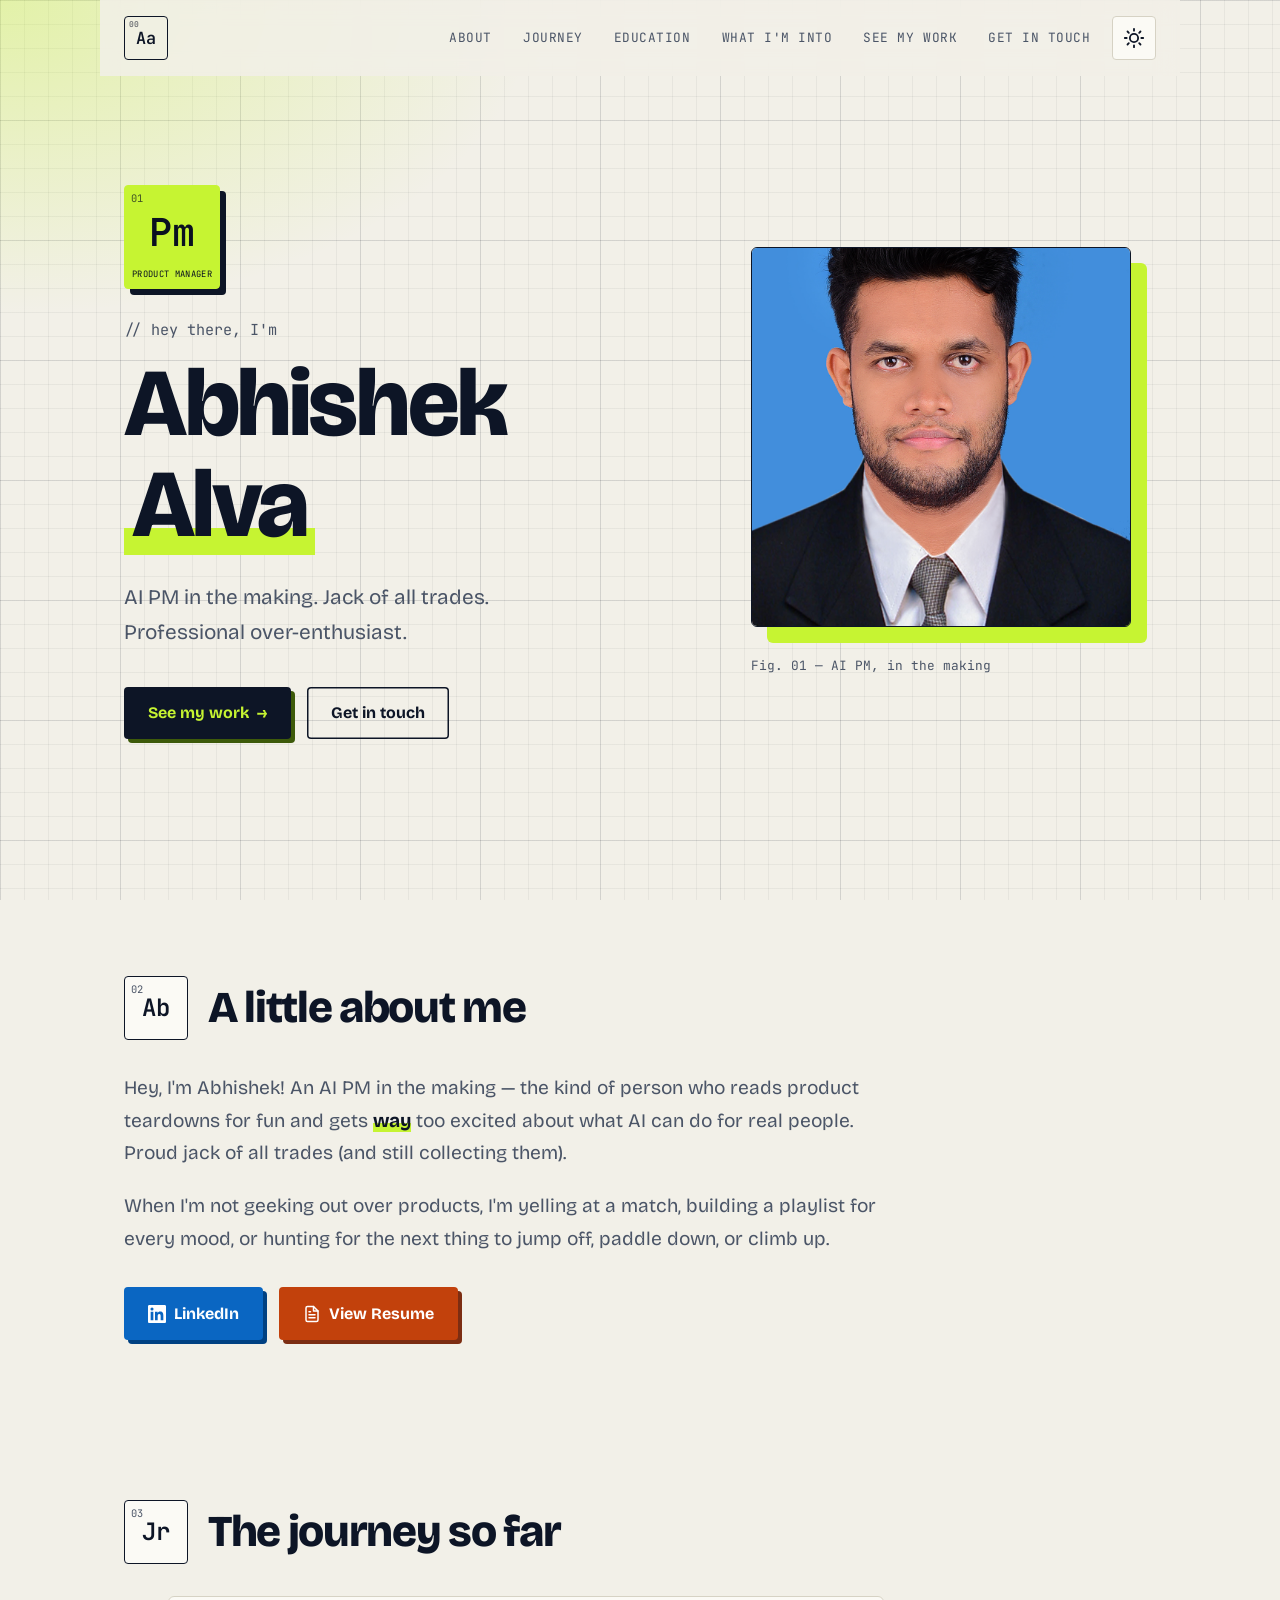
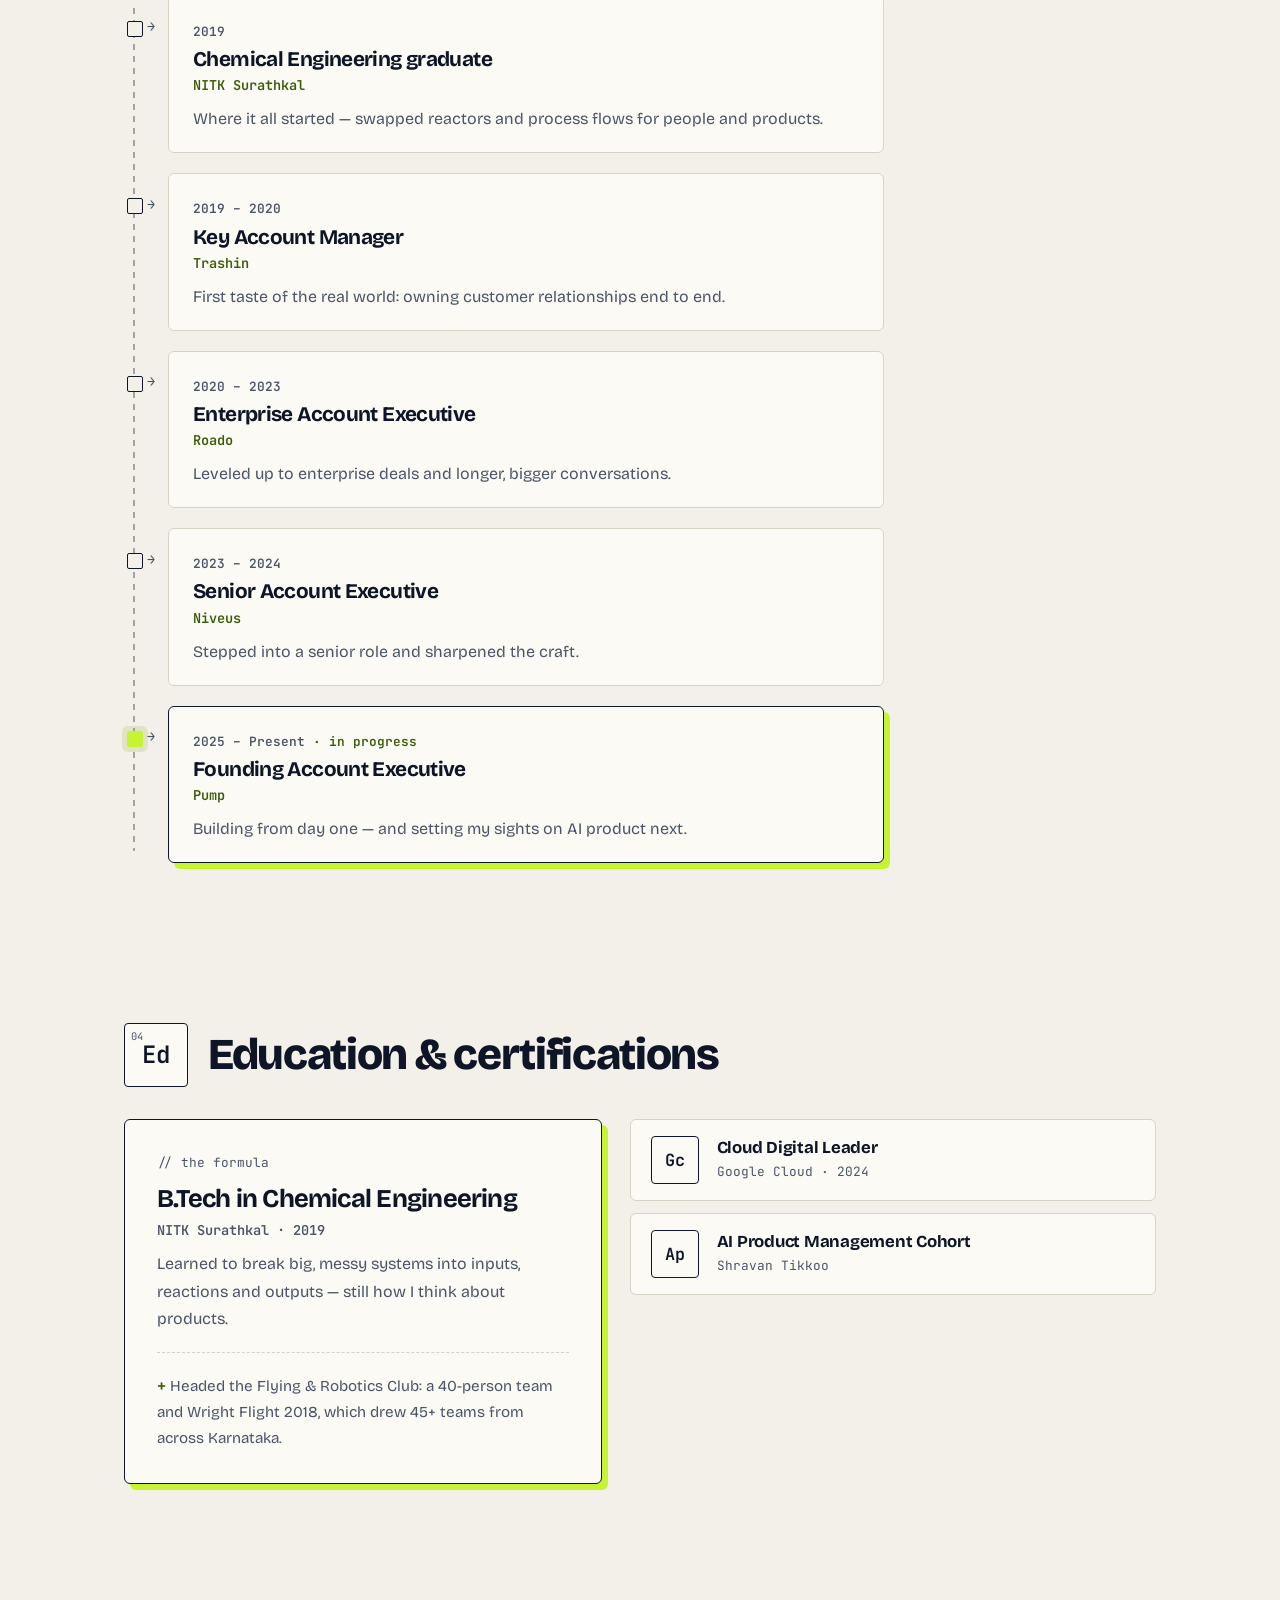
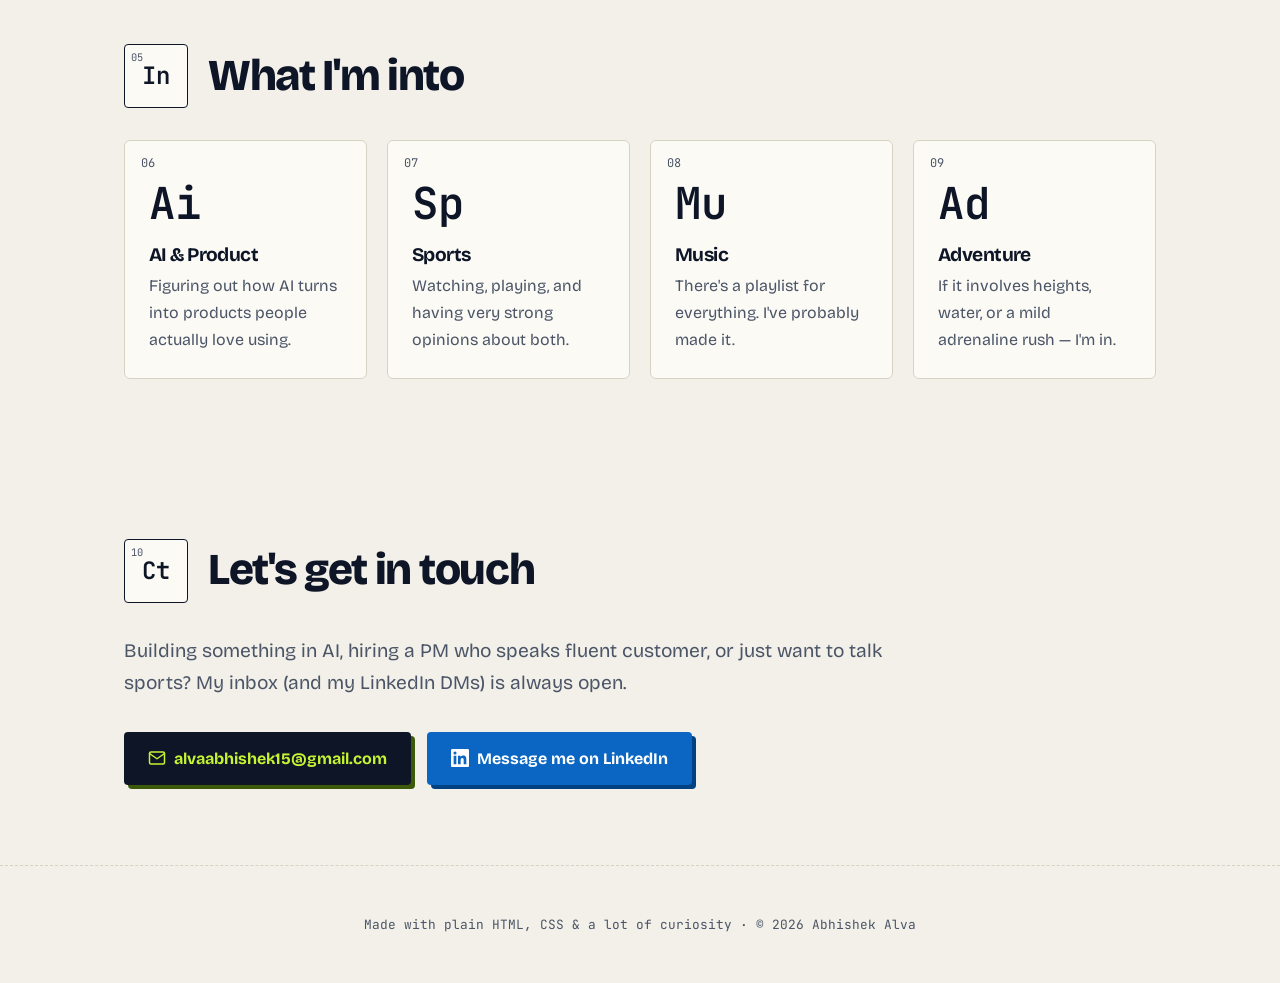
==== index.html @ 9eeebad3 "My portfolio website - ready to deploy" ====
<!DOCTYPE html>
<html lang="en">
<head>
  <meta charset="UTF-8">
  <meta name="viewport" content="width=device-width, initial-scale=1.0">
  <meta name="description" content="Abhishek Alva — AI PM in the making, jack of all trades.">
  <title>Abhishek Alva</title>
  <link rel="preconnect" href="https://fonts.googleapis.com">
  <link rel="preconnect" href="https://fonts.gstatic.com" crossorigin>
  <link href="https://fonts.googleapis.com/css2?family=Bricolage+Grotesque:opsz,wght@12..96,400..800&family=JetBrains+Mono:wght@400;600&display=swap" rel="stylesheet">
  <link rel="stylesheet" href="styles.css">
  <script>
    // Apply saved theme before paint to avoid a flash
    try {
      const saved = localStorage.getItem('theme');
      if (saved === 'light' || saved === 'dark') document.documentElement.dataset.theme = saved;
    } catch (e) {}
  </script>
</head>
<body>
  <header class="nav">
    <a href="#top" class="nav-logo" aria-label="Abhishek Alva, home"><span class="nav-logo-num" aria-hidden="true">00</span>Aa</a>
    <nav class="nav-links" id="nav-links" aria-label="Main">
      <a href="#about">About</a>
      <a href="#journey">Journey</a>
      <a href="#education">Education</a>
      <a href="#into">What I'm into</a>
      <a href="work.html">See my work</a>
      <a href="#contact">Get in touch</a>
    </nav>
    <div class="nav-actions">
      <button type="button" class="theme-toggle" id="theme-toggle" aria-label="Switch to dark mode">
        <svg aria-hidden="true" viewBox="0 0 24 24" width="22" height="22" fill="none" stroke="currentColor" stroke-width="2" stroke-linecap="round" stroke-linejoin="round"><circle cx="12" cy="12" r="4.5"/><path d="M12 2v2M12 20v2M4.93 4.93l1.41 1.41M17.66 17.66l1.41 1.41M2 12h2M20 12h2M4.93 19.07l1.41-1.41M17.66 6.34l1.41-1.41"/></svg>
      </button>
      <button type="button" class="menu-toggle" id="menu-toggle" aria-label="Open menu" aria-expanded="false" aria-controls="nav-links">
        <svg aria-hidden="true" viewBox="0 0 24 24" width="22" height="22" fill="none" stroke="currentColor" stroke-width="2" stroke-linecap="round"><path d="M4 7h16M4 12h16M4 17h16"/></svg>
      </button>
    </div>
  </header>

  <main id="top">
    <section class="hero">
      <div class="hero-text">
        <span class="tile tile-lg load" style="--d: 0" aria-hidden="true">
          <span class="tile-num">01</span>
          <span class="tile-sym">Pm</span>
          <span class="tile-name">Product Manager</span>
        </span>
        <p class="eyebrow load" style="--d: 1">// hey there, I'm</p>
        <h1 class="load" style="--d: 2">Abhishek <span class="accent">Alva</span></h1>
        <p class="tagline load" style="--d: 3">AI PM in the making. Jack of all trades. Professional over-enthusiast.</p>
        <div class="hero-actions load" style="--d: 4">
          <a href="work.html" class="btn">See my work <span aria-hidden="true">→</span></a>
          <a href="#contact" class="btn btn-outline">Get in touch</a>
        </div>
      </div>
      <figure class="hero-photo load" style="--d: 3">
        <img src="photo.jpg" alt="Portrait of Abhishek Alva">
        <figcaption>Fig. 01 — AI PM, in the making</figcaption>
      </figure>
    </section>

    <section id="about" class="about reveal">
      <div class="section-head">
        <span class="tile" aria-hidden="true"><span class="tile-num">02</span><span class="tile-sym">Ab</span></span>
        <h2>A little about me</h2>
      </div>
      <p>
        Hey, I'm Abhishek! An AI PM in the making — the kind of person who reads
        product teardowns for fun and gets <em>way</em> too excited about what AI can
        do for real people. Proud jack of all trades (and still collecting them).
      </p>
      <p>
        When I'm not geeking out over products, I'm yelling at a match, building a
        playlist for every mood, or hunting for the next thing to jump off, paddle
        down, or climb up.
      </p>
      <div class="about-actions">
        <a href="https://www.linkedin.com/in/abhishek-alva" class="btn btn-linkedin" target="_blank" rel="noopener noreferrer">
          <svg aria-hidden="true" viewBox="0 0 24 24" width="18" height="18" fill="currentColor"><path d="M20.45 20.45h-3.56v-5.57c0-1.33-.02-3.04-1.85-3.04-1.85 0-2.14 1.45-2.14 2.94v5.67H9.35V9h3.41v1.56h.05c.48-.9 1.64-1.85 3.37-1.85 3.6 0 4.27 2.37 4.27 5.46v6.28zM5.34 7.43a2.06 2.06 0 1 1 0-4.13 2.06 2.06 0 0 1 0 4.13zM7.12 20.45H3.56V9h3.56v11.45zM22.22 0H1.77C.79 0 0 .77 0 1.73v20.54C0 23.23.79 24 1.77 24h20.45c.98 0 1.78-.77 1.78-1.73V1.73C24 .77 23.2 0 22.22 0z"/></svg>
          LinkedIn
        </a>
        <a href="resume.pdf" class="btn btn-resume" target="_blank" rel="noopener">
          <svg aria-hidden="true" viewBox="0 0 24 24" width="18" height="18" fill="none" stroke="currentColor" stroke-width="2" stroke-linecap="round" stroke-linejoin="round"><path d="M14 2H6a2 2 0 0 0-2 2v16a2 2 0 0 0 2 2h12a2 2 0 0 0 2-2V8z"/><path d="M14 2v6h6M16 13H8M16 17H8M10 9H8"/></svg>
          View Resume
        </a>
      </div>
    </section>

    <section id="journey" class="journey">
      <div class="section-head reveal">
        <span class="tile" aria-hidden="true"><span class="tile-num">03</span><span class="tile-sym">Jr</span></span>
        <h2>The journey so far</h2>
      </div>
      <ol class="timeline">
        <li class="timeline-item reveal">
          <span class="timeline-date">2019</span>
          <h3>Chemical Engineering graduate</h3>
          <p class="timeline-org">NITK Surathkal</p>
          <p>Where it all started — swapped reactors and process flows for people and products.</p>
        </li>
        <li class="timeline-item reveal">
          <span class="timeline-date">2019 – 2020</span>
          <h3>Key Account Manager</h3>
          <p class="timeline-org">Trashin</p>
          <p>First taste of the real world: owning customer relationships end to end.</p>
        </li>
        <li class="timeline-item reveal">
          <span class="timeline-date">2020 – 2023</span>
          <h3>Enterprise Account Executive</h3>
          <p class="timeline-org">Roado</p>
          <p>Leveled up to enterprise deals and longer, bigger conversations.</p>
        </li>
        <li class="timeline-item reveal">
          <span class="timeline-date">2023 – 2024</span>
          <h3>Senior Account Executive</h3>
          <p class="timeline-org">Niveus</p>
          <p>Stepped into a senior role and sharpened the craft.</p>
        </li>
        <li class="timeline-item timeline-current reveal">
          <span class="timeline-date">2025 – Present</span>
          <h3>Founding Account Executive</h3>
          <p class="timeline-org">Pump</p>
          <p>Building from day one — and setting my sights on AI product next.</p>
        </li>
      </ol>
    </section>

    <section id="education" class="education">
      <div class="section-head reveal">
        <span class="tile" aria-hidden="true"><span class="tile-num">04</span><span class="tile-sym">Ed</span></span>
        <h2>Education &amp; certifications</h2>
      </div>
      <div class="edu-grid">
        <article class="degree reveal">
          <span class="degree-label">// the formula</span>
          <h3>B.Tech in Chemical Engineering</h3>
          <p class="timeline-org">NITK Surathkal · 2019</p>
          <p>Learned to break big, messy systems into inputs, reactions and outputs — still how I think about products.</p>
          <p class="degree-note"><span aria-hidden="true">+</span> Headed the Flying &amp; Robotics Club: a 40-person team and Wright Flight 2018, which drew 45+ teams from across Karnataka.</p>
        </article>
        <ul class="certs">
          <li class="cert reveal">
            <span class="cert-sym" aria-hidden="true">Gc</span>
            <div>
              <h3>Cloud Digital Leader</h3>
              <p class="cert-issuer">Google Cloud · 2024</p>
            </div>
          </li>
          <li class="cert reveal">
            <span class="cert-sym" aria-hidden="true">Ap</span>
            <div>
              <h3>AI Product Management Cohort</h3>
              <p class="cert-issuer">Shravan Tikkoo</p>
            </div>
          </li>
        </ul>
      </div>
    </section>

    <section id="into" class="into">
      <div class="section-head reveal">
        <span class="tile" aria-hidden="true"><span class="tile-num">05</span><span class="tile-sym">In</span></span>
        <h2>What I'm into</h2>
      </div>
      <div class="cards">
        <article class="card reveal">
          <span class="card-num" aria-hidden="true">06</span>
          <span class="card-sym" aria-hidden="true">Ai</span>
          <h3>AI &amp; Product</h3>
          <p>Figuring out how AI turns into products people actually love using.</p>
        </article>
        <article class="card reveal">
          <span class="card-num" aria-hidden="true">07</span>
          <span class="card-sym" aria-hidden="true">Sp</span>
          <h3>Sports</h3>
          <p>Watching, playing, and having very strong opinions about both.</p>
        </article>
        <article class="card reveal">
          <span class="card-num" aria-hidden="true">08</span>
          <span class="card-sym" aria-hidden="true">Mu</span>
          <h3>Music</h3>
          <p>There's a playlist for everything. I've probably made it.</p>
        </article>
        <article class="card reveal">
          <span class="card-num" aria-hidden="true">09</span>
          <span class="card-sym" aria-hidden="true">Ad</span>
          <h3>Adventure</h3>
          <p>If it involves heights, water, or a mild adrenaline rush — I'm in.</p>
        </article>
      </div>
    </section>

    <section id="contact" class="contact reveal">
      <div class="section-head">
        <span class="tile" aria-hidden="true"><span class="tile-num">10</span><span class="tile-sym">Ct</span></span>
        <h2>Let's get in touch</h2>
      </div>
      <p>
        Building something in AI, hiring a PM who speaks fluent customer, or just want
        to talk sports? My inbox (and my LinkedIn DMs) is always open.
      </p>
      <div class="hero-actions">
        <a href="mailto:alvaabhishek15@gmail.com" class="btn">
          <svg aria-hidden="true" viewBox="0 0 24 24" width="18" height="18" fill="none" stroke="currentColor" stroke-width="2" stroke-linecap="round" stroke-linejoin="round"><rect x="2" y="4" width="20" height="16" rx="2"/><path d="m22 6-10 7L2 6"/></svg>
          alvaabhishek15@gmail.com
        </a>
        <a href="https://www.linkedin.com/in/abhishek-alva" class="btn btn-linkedin" target="_blank" rel="noopener noreferrer">
          <svg aria-hidden="true" viewBox="0 0 24 24" width="18" height="18" fill="currentColor"><path d="M20.45 20.45h-3.56v-5.57c0-1.33-.02-3.04-1.85-3.04-1.85 0-2.14 1.45-2.14 2.94v5.67H9.35V9h3.41v1.56h.05c.48-.9 1.64-1.85 3.37-1.85 3.6 0 4.27 2.37 4.27 5.46v6.28zM5.34 7.43a2.06 2.06 0 1 1 0-4.13 2.06 2.06 0 0 1 0 4.13zM7.12 20.45H3.56V9h3.56v11.45zM22.22 0H1.77C.79 0 0 .77 0 1.73v20.54C0 23.23.79 24 1.77 24h20.45c.98 0 1.78-.77 1.78-1.73V1.73C24 .77 23.2 0 22.22 0z"/></svg>
          Message me on LinkedIn
        </a>
      </div>
    </section>
  </main>

  <footer class="footer">
    <p>Made with plain HTML, CSS &amp; a lot of curiosity · © <span id="year"></span> Abhishek Alva</p>
  </footer>

  <script src="script.js"></script>
</body>
</html>
---- styles.css ----
/* ==========================================================
   Lab → Product Lab
   Graph-paper lab notebook: ink navy + acid lime, periodic-table tiles
   ========================================================== */

/* ---------- Tokens ---------- */
/* Light theme: lab paper with lime used as a highlighter */
:root {
  --bg: #f2f0e8;
  --surface: #fbfaf5;
  --text: #0d1526;
  --muted: #4b5567;
  --accent: #c6f432;
  --accent-text: #3d5a0a;
  --accent-soft: rgba(132, 170, 20, 0.16);
  --border: #d6d2c4;
  --grid-minor: rgba(13, 21, 38, 0.05);
  --grid-major: rgba(13, 21, 38, 0.09);
  --glow: rgba(198, 244, 50, 0.35);
  --shadow: 0 1px 0 rgba(13, 21, 38, 0.04), 0 12px 32px rgba(13, 21, 38, 0.08);
  --btn-bg: #0d1526;
  --btn-text: #c6f432;
  --btn-outline-text: #0d1526;
  --btn-shadow: #3d5a0a;
  --hard-shadow: #0d1526;
  --radius: 6px;
  --max: 1080px;
  --font: 'Bricolage Grotesque', system-ui, -apple-system, 'Segoe UI', sans-serif;
  --font-mono: 'JetBrains Mono', ui-monospace, 'SF Mono', Menlo, monospace;
}

/* Dark theme: ink navy lab at night — follows the system unless the toggle picked light */
@media (prefers-color-scheme: dark) {
  :root:not([data-theme="light"]) {
    --bg: #0a1120;
    --surface: #101a2f;
    --text: #e6ebf4;
    --muted: #95a2bb;
    --accent-text: #c6f432;
    --accent-soft: rgba(198, 244, 50, 0.12);
    --border: #1f2b47;
    --grid-minor: rgba(148, 163, 184, 0.06);
    --grid-major: rgba(148, 163, 184, 0.11);
    --glow: rgba(198, 244, 50, 0.14);
    --shadow: 0 12px 32px rgba(0, 0, 0, 0.4);
    --btn-bg: #c6f432;
    --btn-text: #0a1120;
    --btn-outline-text: #c6f432;
    --btn-shadow: #3b4f7a;
    --hard-shadow: #3b4f7a;
  }
}

:root[data-theme="dark"] {
  --bg: #0a1120;
  --surface: #101a2f;
  --text: #e6ebf4;
  --muted: #95a2bb;
  --accent-text: #c6f432;
  --accent-soft: rgba(198, 244, 50, 0.12);
  --border: #1f2b47;
  --grid-minor: rgba(148, 163, 184, 0.06);
  --grid-major: rgba(148, 163, 184, 0.11);
  --glow: rgba(198, 244, 50, 0.14);
  --shadow: 0 12px 32px rgba(0, 0, 0, 0.4);
  --btn-bg: #c6f432;
  --btn-text: #0a1120;
  --btn-outline-text: #c6f432;
  --btn-shadow: #3b4f7a;
  --hard-shadow: #3b4f7a;
}

/* ---------- Base ---------- */
*, *::before, *::after { box-sizing: border-box; margin: 0; padding: 0; }

html { scroll-behavior: smooth; }

body {
  font-family: var(--font);
  font-optical-sizing: auto;
  background-color: var(--bg);
  /* Graph paper: lime glow, major 120px squares, minor 24px squares */
  background-image:
    radial-gradient(ellipse 60% 50% at 0% 0%, var(--glow), transparent 70%),
    linear-gradient(var(--grid-major) 1px, transparent 1px),
    linear-gradient(90deg, var(--grid-major) 1px, transparent 1px),
    linear-gradient(var(--grid-minor) 1px, transparent 1px),
    linear-gradient(90deg, var(--grid-minor) 1px, transparent 1px);
  background-size: auto, 120px 120px, 120px 120px, 24px 24px, 24px 24px;
  background-attachment: fixed;
  color: var(--text);
  line-height: 1.7;
  -webkit-font-smoothing: antialiased;
  transition: background-color 0.3s ease, color 0.3s ease;
}

img { max-width: 100%; display: block; }

a { color: inherit; text-decoration: none; }

h1, h2, h3 { line-height: 1.05; letter-spacing: -0.03em; }

h2 {
  font-size: clamp(1.9rem, 4.5vw, 2.75rem);
  font-weight: 800;
}

section {
  max-width: var(--max);
  margin: 0 auto;
  padding: 5rem 1.5rem;
}

/* ---------- Periodic-table tiles ---------- */
.tile {
  position: relative;
  display: inline-grid;
  place-items: center;
  flex-shrink: 0;
  width: 64px;
  height: 64px;
  border: 1.5px solid var(--text);
  border-radius: 4px;
  background: var(--surface);
  font-family: var(--font-mono);
}

.tile-num {
  position: absolute;
  top: 4px;
  left: 6px;
  font-size: 0.65rem;
  color: var(--muted);
}

.tile-sym { font-size: 1.5rem; font-weight: 600; line-height: 1; }

.tile-lg {
  width: 96px;
  height: 104px;
  margin-bottom: 1.75rem;
  background: var(--accent);
  border-color: var(--accent);
  color: #0a1120;
  box-shadow: 6px 6px 0 var(--hard-shadow);
}

.tile-lg .tile-num { color: #0a1120; opacity: 0.7; }
.tile-lg .tile-sym { font-size: 2.4rem; margin-top: -6px; }

.tile-lg .tile-name {
  position: absolute;
  bottom: 6px;
  left: 0;
  right: 0;
  text-align: center;
  font-size: 0.55rem;
  letter-spacing: 0.04em;
  text-transform: uppercase;
}

.section-head {
  display: flex;
  align-items: center;
  gap: 1.25rem;
  margin-bottom: 2rem;
}

/* ---------- Nav ---------- */
.nav {
  position: sticky;
  top: 0;
  z-index: 10;
  display: flex;
  justify-content: space-between;
  align-items: center;
  max-width: var(--max);
  margin: 0 auto;
  padding: 1rem 1.5rem;
  background: color-mix(in srgb, var(--bg) 88%, transparent);
  backdrop-filter: blur(10px);
  -webkit-backdrop-filter: blur(10px);
}

.nav-logo {
  position: relative;
  display: inline-grid;
  place-items: center;
  width: 44px;
  height: 44px;
  border: 1.5px solid var(--text);
  border-radius: 4px;
  font-family: var(--font-mono);
  font-weight: 600;
  font-size: 1.05rem;
  transition: background 0.2s, color 0.2s;
}

.nav-logo:hover { background: var(--accent); color: #0a1120; border-color: var(--accent); }

.nav-logo-num { position: absolute; top: 1px; left: 4px; font-size: 0.5rem; opacity: 0.6; }

.nav-links { display: flex; align-items: center; gap: 0.25rem; margin-left: auto; }

.nav-links a {
  position: relative;
  padding: 0.6rem 0.85rem;
  min-height: 44px;
  display: inline-flex;
  align-items: center;
  font-family: var(--font-mono);
  font-size: 0.8rem;
  text-transform: uppercase;
  letter-spacing: 0.04em;
  white-space: nowrap;
  color: var(--muted);
  transition: color 0.2s;
}

/* Lime highlighter swipe on hover */
.nav-links a::after {
  content: '';
  position: absolute;
  left: 0.85rem;
  right: 0.85rem;
  bottom: 0.7rem;
  height: 2px;
  background: var(--accent);
  transform: scaleX(0);
  transform-origin: left;
  transition: transform 0.25s ease;
}

.nav-links a:hover { color: var(--text); }
.nav-links a:hover::after,
.nav-links a[aria-current="page"]::after { transform: scaleX(1); }
.nav-links a[aria-current="page"] { color: var(--text); }

.nav-actions { display: flex; align-items: center; gap: 0.5rem; margin-left: 0.5rem; }

.theme-toggle,
.menu-toggle {
  display: inline-grid;
  place-items: center;
  width: 44px;
  height: 44px;
  border: 1.5px solid var(--border);
  border-radius: 4px;
  background: var(--surface);
  color: var(--text);
  cursor: pointer;
  transition: background 0.2s, border-color 0.2s;
}

.theme-toggle:hover,
.menu-toggle:hover { border-color: var(--text); background: var(--accent-soft); }

.theme-toggle:focus-visible,
.menu-toggle:focus-visible,
a:focus-visible { outline: 2px solid var(--accent-text); outline-offset: 3px; }

.menu-toggle { display: none; }

.theme-toggle.spin svg { animation: spin 0.5s ease; }

@keyframes spin { from { transform: rotate(0deg); } to { transform: rotate(180deg); } }

/* ---------- Hero ---------- */
.hero {
  display: grid;
  grid-template-columns: 1.25fr 1fr;
  align-items: center;
  gap: 4rem;
  min-height: calc(100vh - 80px);
  padding-top: 2rem;
}

.eyebrow {
  font-family: var(--font-mono);
  font-size: 0.95rem;
  color: var(--muted);
  margin-bottom: 0.75rem;
}

.hero h1 {
  font-size: clamp(3rem, 9vw, 6rem);
  font-weight: 800;
  letter-spacing: -0.025em;
  margin-bottom: 1.5rem;
}

/* Highlighter-marker accent: lime swipe behind the word */
.accent {
  color: var(--text);
  background: linear-gradient(transparent 70%, var(--accent) 70%, var(--accent) 94%, transparent 94%);
  padding: 0 0.08em;
}

.tagline {
  font-size: clamp(1.1rem, 2.2vw, 1.3rem);
  color: var(--muted);
  max-width: 34ch;
  margin-bottom: 2.25rem;
}

/* ---------- Buttons ---------- */
.hero-actions { display: flex; flex-wrap: wrap; gap: 1rem; }

.btn {
  display: inline-flex;
  align-items: center;
  gap: 0.5rem;
  min-height: 48px;
  padding: 0.8rem 1.5rem;
  border-radius: 4px;
  background: var(--btn-bg);
  color: var(--btn-text);
  font-weight: 700;
  box-shadow: 4px 4px 0 var(--btn-shadow);
  transition: transform 0.15s ease, box-shadow 0.15s ease;
}

.btn:hover { transform: translate(-2px, -2px); box-shadow: 6px 6px 0 var(--btn-shadow); }
.btn:active { transform: translate(2px, 2px); box-shadow: 2px 2px 0 var(--btn-shadow); }

.btn-outline {
  background: transparent;
  color: var(--btn-outline-text);
  box-shadow: inset 0 0 0 1.5px var(--btn-outline-text);
}

.btn-outline:hover { background: var(--accent-soft); box-shadow: inset 0 0 0 1.5px var(--btn-outline-text); }
.btn-outline:active { box-shadow: inset 0 0 0 1.5px var(--btn-outline-text); }

/* Brand-coloured buttons keep their own colours in both themes */
.btn-linkedin { background: #0a66c2; color: #fff; box-shadow: 4px 4px 0 #004182; }
.btn-linkedin:hover { box-shadow: 6px 6px 0 #004182; }

.btn-resume { background: #c2410c; color: #fff; box-shadow: 4px 4px 0 #7c2d12; }
.btn-resume:hover { box-shadow: 6px 6px 0 #7c2d12; }

/* ---------- Photo ---------- */
.hero-photo {
  position: relative;
  justify-self: center;
  width: min(100%, 380px);
}

.hero-photo::before {
  content: '';
  position: absolute;
  inset: 0 0 auto 0;
  aspect-ratio: 1;
  transform: translate(16px, 16px);
  background: var(--accent);
  border-radius: var(--radius);
}

.hero-photo img {
  position: relative;
  width: 100%;
  aspect-ratio: 1;
  object-fit: cover;
  border: 1.5px solid var(--text);
  border-radius: var(--radius);
}

.hero-photo figcaption {
  margin-top: 1.75rem;
  font-family: var(--font-mono);
  font-size: 0.8rem;
  color: var(--muted);
}

/* ---------- Page-load sequence (staggered) ---------- */
.load { animation: rise 0.8s cubic-bezier(0.2, 0.7, 0.2, 1) both; animation-delay: calc(var(--d, 0) * 110ms); }

@keyframes rise {
  from { opacity: 0; transform: translateY(18px); }
  to { opacity: 1; transform: none; }
}

/* ---------- About ---------- */
/* Narrow reading width, but left edge stays aligned with the full-width sections */
.about > *,
.journey > *,
.work-header > * { max-width: 760px; }

.about p {
  font-size: 1.2rem;
  color: var(--muted);
  margin-bottom: 1.25rem;
}

.about em {
  color: var(--text);
  font-style: normal;
  font-weight: 700;
  background: linear-gradient(transparent 60%, var(--accent) 60%);
}

.about-actions {
  display: flex;
  flex-wrap: wrap;
  gap: 1rem;
  margin-top: 2rem;
}

/* ---------- Journey: reaction steps ---------- */
.timeline {
  --tl-pad: 2.75rem;
  list-style: none;
  position: relative;
  padding-left: var(--tl-pad);
}

.timeline::before {
  content: '';
  position: absolute;
  left: 9px;
  top: 0.75rem;
  bottom: 0.75rem;
  width: 2px;
  background: repeating-linear-gradient(var(--text) 0 6px, transparent 6px 12px);
  opacity: 0.35;
}

.timeline-item {
  position: relative;
  padding: 1.25rem 1.5rem;
  margin-bottom: 1.25rem;
  background: var(--surface);
  border: 1px solid var(--border);
  border-radius: var(--radius);
  transition: border-color 0.2s, transform 0.2s;
}

.timeline-item:last-child { margin-bottom: 0; }

.timeline-item.visible:hover { border-color: var(--text); transform: translateX(4px); }

/* Square step marker on the dashed line */
.timeline-item::before {
  content: '';
  position: absolute;
  left: calc(-1 * var(--tl-pad) + 2px);
  top: 1.5rem;
  width: 16px;
  height: 16px;
  background: var(--bg);
  border: 1.5px solid var(--text);
  border-radius: 2px;
}

/* Arrow from the line into the card */
.timeline-item::after {
  content: '→';
  position: absolute;
  left: calc(-1 * var(--tl-pad) + 22px);
  top: 1.15rem;
  font-family: var(--font-mono);
  font-size: 0.85rem;
  color: var(--muted);
}

.timeline-current { border-color: var(--text); box-shadow: 6px 6px 0 var(--accent); }

.timeline-current::before {
  background: var(--accent);
  border-color: var(--accent);
  box-shadow: 0 0 0 5px var(--accent-soft);
}

.timeline-date {
  display: inline-block;
  font-family: var(--font-mono);
  font-size: 0.8rem;
  font-weight: 600;
  color: var(--muted);
  margin-bottom: 0.4rem;
}

.timeline-current .timeline-date::after {
  content: ' · in progress';
  color: var(--accent-text);
}

.timeline-item h3 { font-size: 1.3rem; margin-bottom: 0.2rem; }

.timeline-org {
  font-family: var(--font-mono);
  font-size: 0.85rem;
  font-weight: 600;
  color: var(--accent-text);
  margin-bottom: 0.5rem;
}

.timeline-item p:last-child { color: var(--muted); }

/* ---------- Education: degree specimen + certification log ---------- */
.edu-grid {
  display: grid;
  grid-template-columns: 1fr 1.1fr;
  gap: 1.75rem;
  align-items: start;
}

.degree {
  background: var(--surface);
  border: 1.5px solid var(--text);
  border-radius: var(--radius);
  padding: 2rem;
  box-shadow: 6px 6px 0 var(--accent);
}

.degree-label {
  display: block;
  font-family: var(--font-mono);
  font-size: 0.8rem;
  color: var(--muted);
  margin-bottom: 0.75rem;
}

.degree h3 { font-size: 1.6rem; margin-bottom: 0.4rem; }
.degree p { color: var(--muted); }

.degree-note {
  margin-top: 1.25rem;
  padding-top: 1.25rem;
  border-top: 1px dashed var(--border);
  font-size: 0.95rem;
}

.degree-note span { font-family: var(--font-mono); font-weight: 600; color: var(--accent-text); }

.certs { list-style: none; display: grid; gap: 0.75rem; }

.cert {
  display: flex;
  align-items: center;
  gap: 1.1rem;
  padding: 1rem 1.25rem;
  background: var(--surface);
  border: 1px solid var(--border);
  border-radius: var(--radius);
  transition: border-color 0.2s, transform 0.2s;
}

.cert.visible:hover { border-color: var(--text); transform: translateX(4px); }

/* Mini element tile; fills lime on hover */
.cert-sym {
  display: grid;
  place-items: center;
  flex-shrink: 0;
  width: 48px;
  height: 48px;
  border: 1.5px solid var(--text);
  border-radius: 4px;
  font-family: var(--font-mono);
  font-size: 1.05rem;
  font-weight: 600;
  transition: background 0.2s, border-color 0.2s, color 0.2s;
}

.cert:hover .cert-sym { background: var(--accent); border-color: var(--accent); color: #0a1120; }

.cert h3 { font-size: 1.05rem; letter-spacing: -0.015em; line-height: 1.25; }

.cert-issuer {
  font-family: var(--font-mono);
  font-size: 0.8rem;
  color: var(--muted);
  margin-top: 0.2rem;
}

/* Stagger cert reveals */
.cert:nth-child(2) { transition-delay: 0.08s; }
.cert:nth-child(3) { transition-delay: 0.16s; }
.cert:nth-child(4) { transition-delay: 0.24s; }

/* ---------- Cards: element tiles ---------- */
.cards {
  display: grid;
  grid-template-columns: repeat(auto-fit, minmax(220px, 1fr));
  gap: 1.25rem;
}

.card {
  position: relative;
  background: var(--surface);
  border: 1.5px solid var(--border);
  border-radius: var(--radius);
  padding: 1.75rem 1.5rem 1.5rem;
  transition: border-color 0.2s, box-shadow 0.2s, transform 0.2s;
}

.card-num {
  position: absolute;
  top: 0.75rem;
  left: 1rem;
  font-family: var(--font-mono);
  font-size: 0.75rem;
  color: var(--muted);
}

.card-sym {
  display: block;
  font-family: var(--font-mono);
  font-size: 2.75rem;
  font-weight: 600;
  line-height: 1;
  margin: 0.75rem 0 1.25rem;
  transition: color 0.2s;
}

.card h3 { font-size: 1.2rem; margin-bottom: 0.4rem; }
.card p { color: var(--muted); }

.card.reveal.visible:hover {
  border-color: var(--text);
  box-shadow: 6px 6px 0 var(--accent);
  transform: translate(-3px, -3px);
}

.card:hover .card-sym { color: var(--accent-text); }

/* Stagger card reveals */
.card:nth-child(2) { transition-delay: 0.08s; }
.card:nth-child(3) { transition-delay: 0.16s; }
.card:nth-child(4) { transition-delay: 0.24s; }

/* ---------- Contact ---------- */
.contact > * { max-width: 760px; }

.contact p {
  font-size: 1.2rem;
  color: var(--muted);
  margin-bottom: 2rem;
}

/* ---------- Work page ---------- */
.work-header { padding-bottom: 2rem; }

.work-header h1 {
  font-size: clamp(2.5rem, 7vw, 4.25rem);
  font-weight: 800;
  letter-spacing: -0.025em;
  margin-bottom: 1.25rem;
}

.back-link {
  display: flex;
  align-items: center;
  width: fit-content;
  min-height: 44px;
  font-family: var(--font-mono);
  font-size: 0.85rem;
  color: var(--muted);
  margin-bottom: 1.25rem;
  transition: color 0.2s;
}

.back-link:hover { color: var(--text); }

.projects {
  display: grid;
  grid-template-columns: repeat(auto-fit, minmax(min(100%, 440px), 1fr));
  gap: 1.25rem;
  padding-top: 1rem;
}

.project {
  background: var(--surface);
  border: 1.5px solid var(--border);
  border-radius: var(--radius);
  padding: 2rem;
  transition: border-color 0.2s, box-shadow 0.2s, transform 0.2s;
}

.project.reveal.visible:hover {
  border-color: var(--text);
  box-shadow: 6px 6px 0 var(--accent);
  transform: translate(-3px, -3px);
}

.project-tag {
  display: inline-block;
  font-family: var(--font-mono);
  font-size: 0.75rem;
  font-weight: 600;
  text-transform: uppercase;
  letter-spacing: 0.04em;
  color: #0a1120;
  background: var(--accent);
  padding: 0.2rem 0.6rem;
  border-radius: 2px;
  margin-bottom: 1rem;
}

.project h2 { font-size: 1.5rem; margin-bottom: 0.6rem; }

.project-summary { color: var(--muted); margin-bottom: 1.5rem; }

.project-details { display: grid; gap: 1rem; margin-bottom: 1.5rem; }

.project-details dt {
  font-family: var(--font-mono);
  font-size: 0.75rem;
  font-weight: 600;
  text-transform: uppercase;
  letter-spacing: 0.06em;
  color: var(--accent-text);
}

.project-details dd { color: var(--muted); }

.chips { list-style: none; display: flex; flex-wrap: wrap; gap: 0.5rem; }

.chips li {
  font-family: var(--font-mono);
  font-size: 0.75rem;
  padding: 0.25rem 0.6rem;
  border: 1px solid var(--border);
  border-radius: 2px;
}

/* ---------- Footer ---------- */
.footer {
  text-align: center;
  padding: 3rem 1.5rem;
  font-family: var(--font-mono);
  font-size: 0.8rem;
  color: var(--muted);
  border-top: 1px dashed var(--border);
}

/* ---------- Scroll reveal ---------- */
.reveal {
  opacity: 0;
  transform: translateY(24px);
  transition: opacity 0.7s ease, transform 0.7s ease;
}

.reveal.visible { opacity: 1; transform: none; }

@media (prefers-reduced-motion: reduce) {
  html { scroll-behavior: auto; }
  .reveal { opacity: 1; transform: none; transition: none; }
  .load, .theme-toggle.spin svg { animation: none; }
  body { transition: none; }
}

/* ---------- Tablet: tighten nav so six links stay on one line ---------- */
@media (max-width: 1000px) {
  .nav-links { gap: 0; }
  .nav-links a { padding: 0.6rem 0.5rem; font-size: 0.72rem; }
  .nav-links a::after { left: 0.5rem; right: 0.5rem; }
}

/* ---------- Mobile ---------- */
@media (max-width: 768px) {
  section { padding: 3.5rem 1.25rem; }

  .hero {
    grid-template-columns: 1fr;
    min-height: auto;
    gap: 3rem;
  }

  .hero-photo { order: -1; width: min(78%, 300px); justify-self: start; }
  .section-head { gap: 1rem; }
  .tile { width: 52px; height: 52px; }
  .tile-sym { font-size: 1.2rem; }
  .tile-lg { width: 80px; height: 88px; margin-bottom: 1.25rem; }
  .tile-lg .tile-sym { font-size: 2rem; }

  /* Collapse nav links into a dropdown */
  .nav { padding: 0.75rem 1rem; }
  .menu-toggle { display: inline-grid; }
  .nav-actions { margin-left: auto; }

  .nav-links {
    display: none;
    position: absolute;
    top: 100%;
    left: 0;
    right: 0;
    flex-direction: column;
    align-items: stretch;
    gap: 0.25rem;
    margin: 0;
    padding: 0.75rem 1rem 1rem;
    background: var(--bg);
    border-bottom: 1.5px solid var(--text);
  }

  .nav-links.open { display: flex; }
  .nav-links a { padding: 0.6rem 0.25rem; }
  .nav-links a::after { left: 0.25rem; right: auto; width: 2rem; bottom: 0.5rem; }

  .timeline { --tl-pad: 2.25rem; }
  .timeline-item::after { display: none; }

  .edu-grid { grid-template-columns: 1fr; }
  .degree { padding: 1.5rem; }
  .degree h3 { font-size: 1.35rem; }

  /* 2×2 interest tiles instead of a 3 + 1 orphan */
  .cards { grid-template-columns: repeat(2, 1fr); }
}

/* Small phones: LinkedIn + resume don't fit side by side, so stack them at equal width */
@media (max-width: 480px) {
  .about-actions { flex-direction: column; }
  .about-actions .btn { justify-content: center; }

  /* Hero buttons share the row, and fill it evenly when they wrap */
  .hero .hero-actions .btn,
  .contact .btn { flex: 1 1 auto; justify-content: center; }
  .contact .btn { overflow-wrap: anywhere; }

  .cards { grid-template-columns: 1fr; }
}
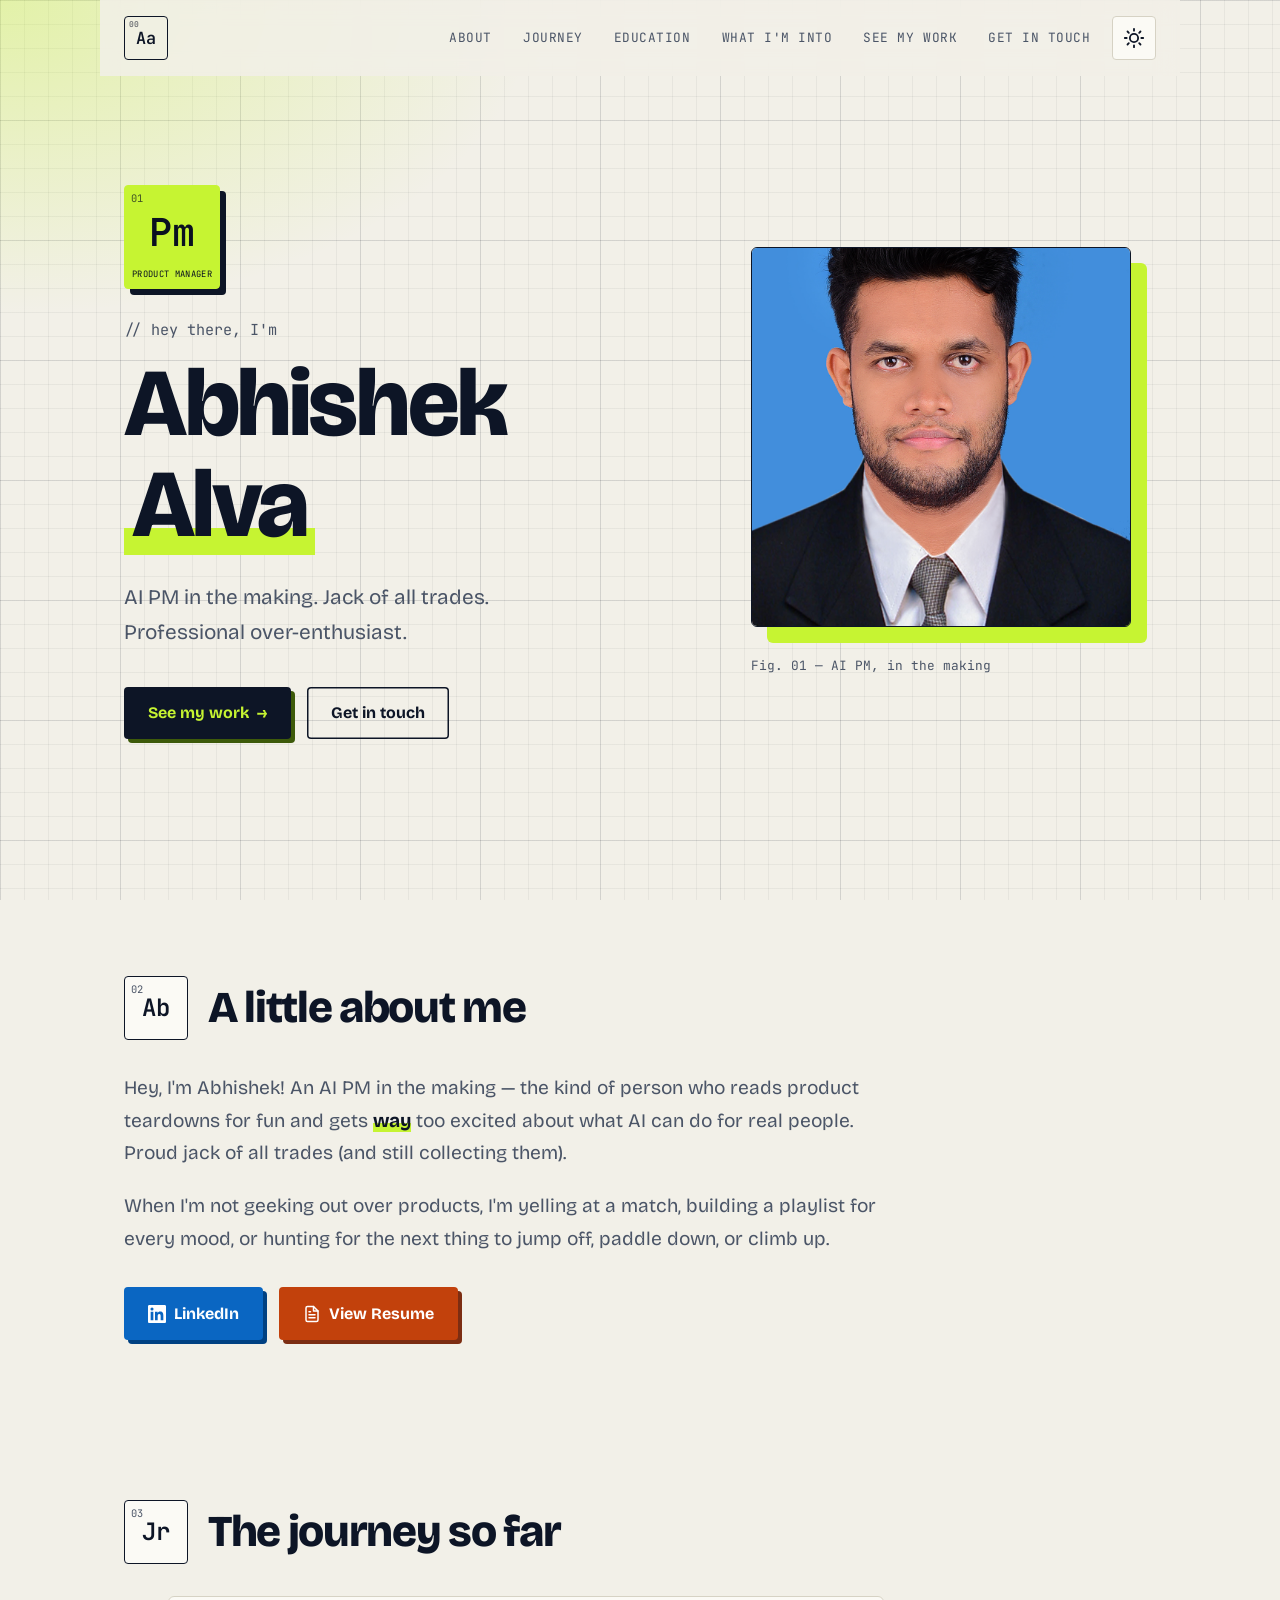
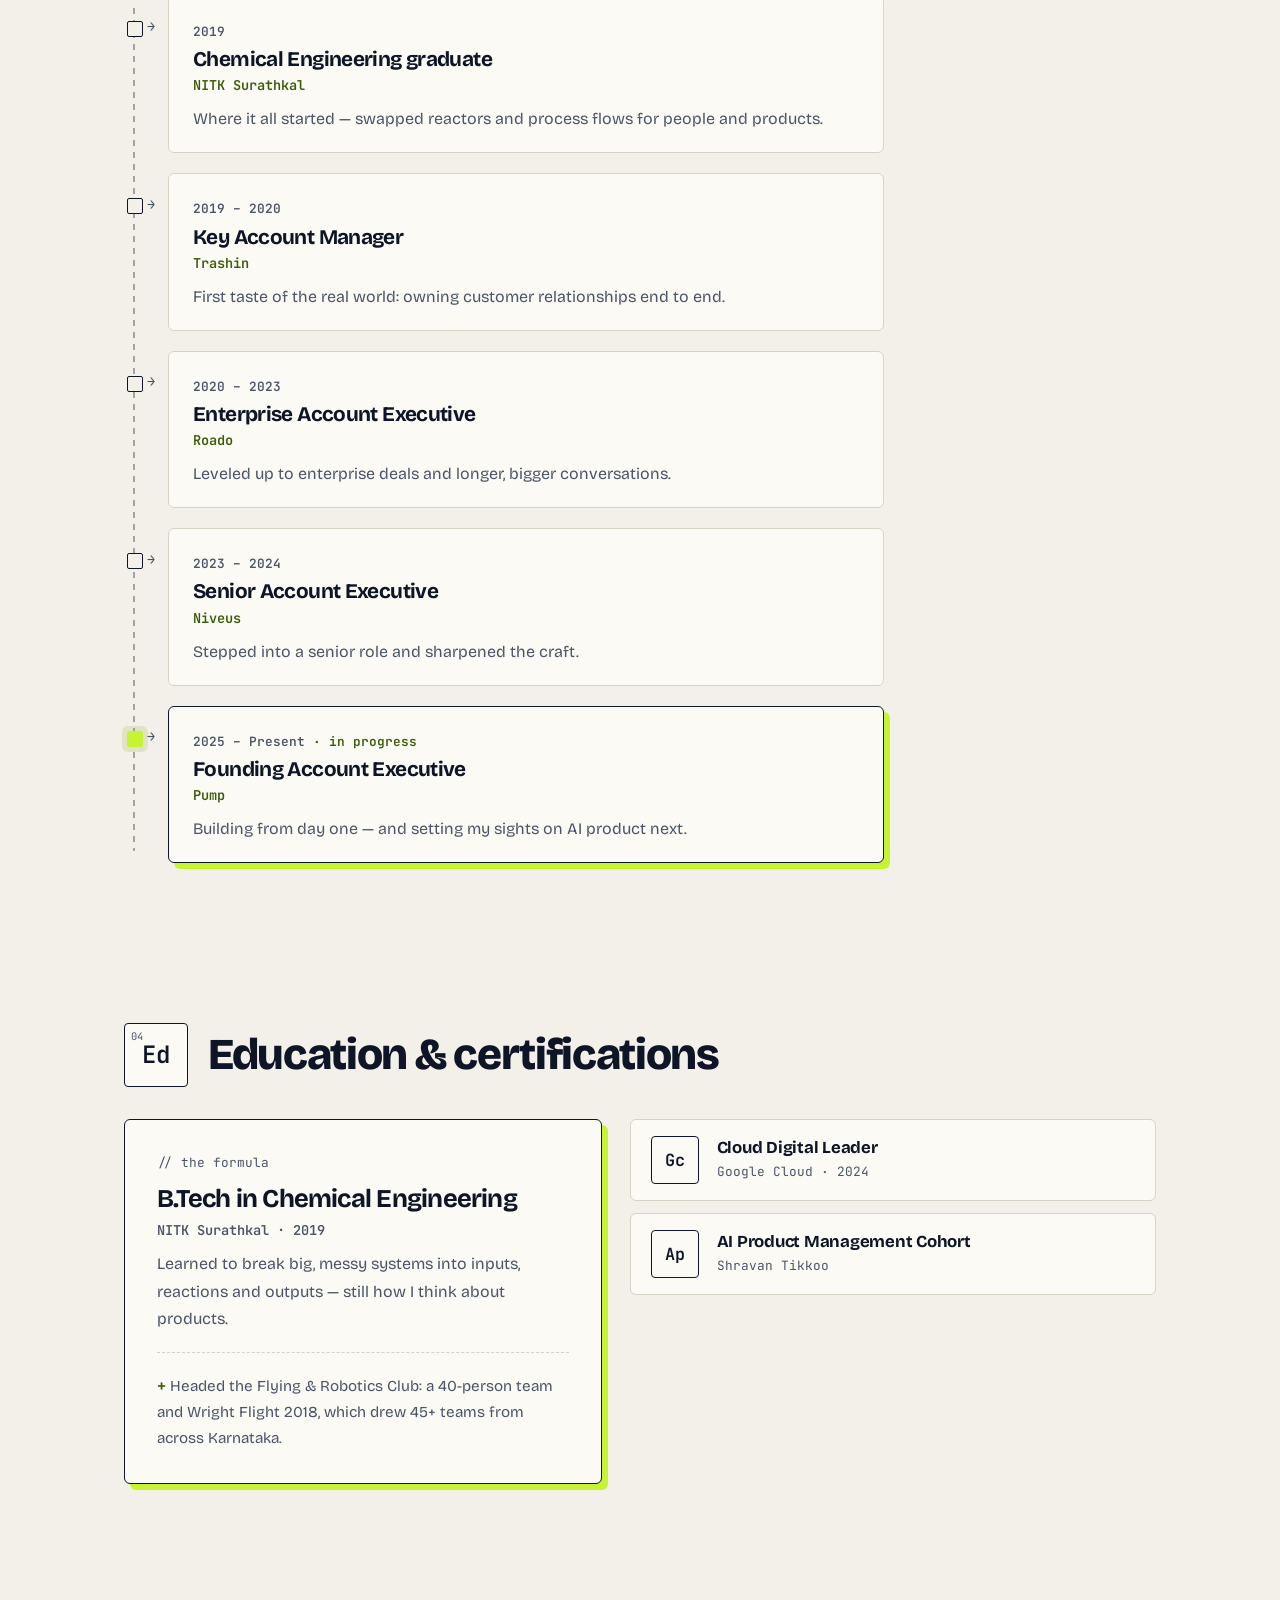
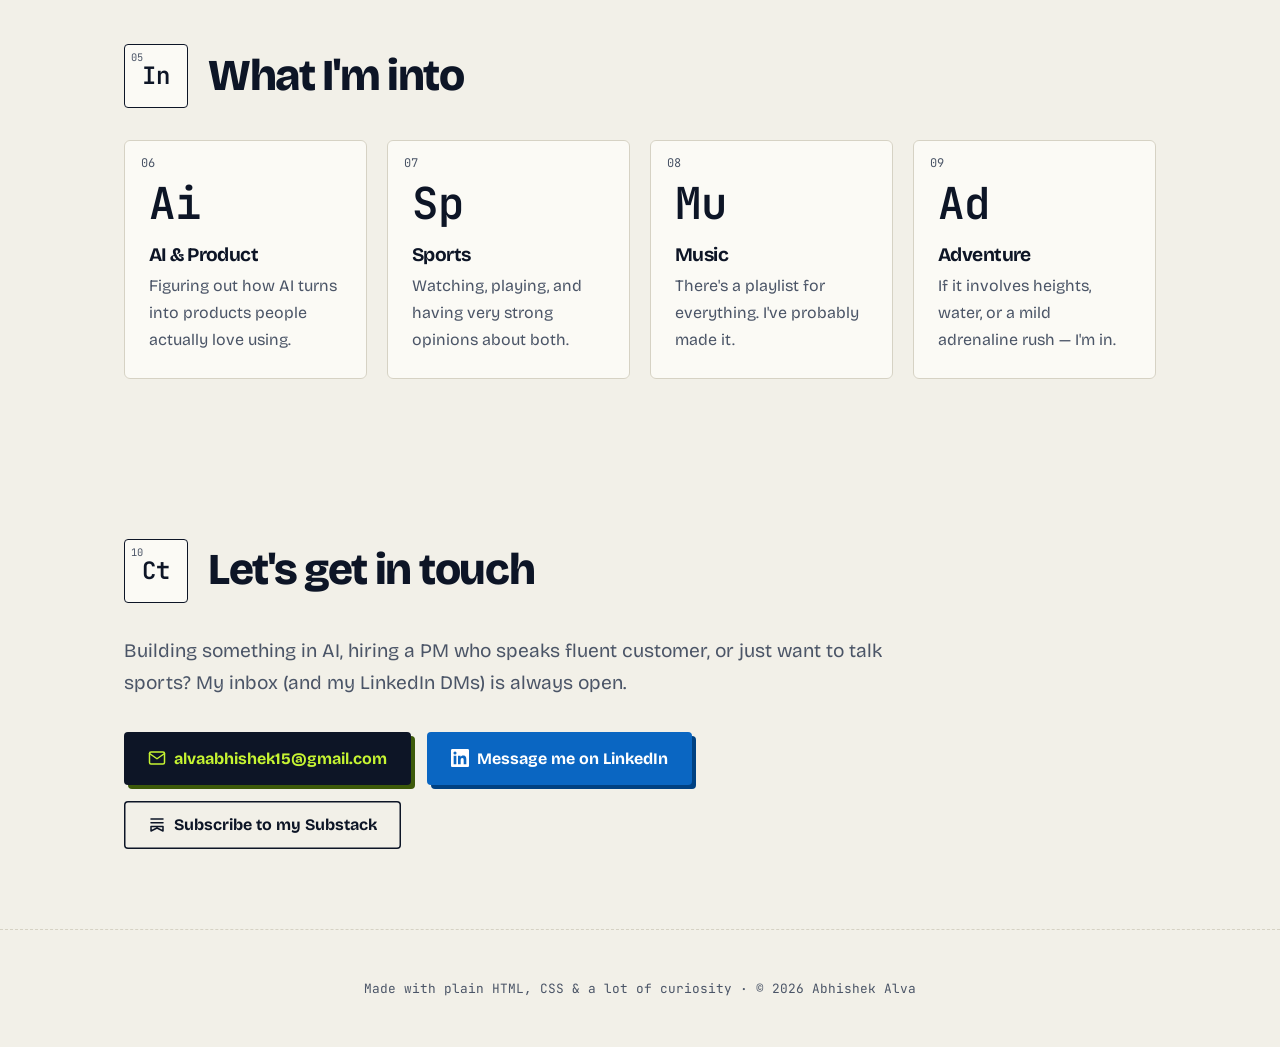
==== commit a9c5a036: "Add Substack subscribe popup backed by Supabase - Subscribe button in the contact section of both pa" ====
--- a/index.html
+++ b/index.html
@@ -209,14 +209,38 @@
           <svg aria-hidden="true" viewBox="0 0 24 24" width="18" height="18" fill="currentColor"><path d="M20.45 20.45h-3.56v-5.57c0-1.33-.02-3.04-1.85-3.04-1.85 0-2.14 1.45-2.14 2.94v5.67H9.35V9h3.41v1.56h.05c.48-.9 1.64-1.85 3.37-1.85 3.6 0 4.27 2.37 4.27 5.46v6.28zM5.34 7.43a2.06 2.06 0 1 1 0-4.13 2.06 2.06 0 0 1 0 4.13zM7.12 20.45H3.56V9h3.56v11.45zM22.22 0H1.77C.79 0 0 .77 0 1.73v20.54C0 23.23.79 24 1.77 24h20.45c.98 0 1.78-.77 1.78-1.73V1.73C24 .77 23.2 0 22.22 0z"/></svg>
           Message me on LinkedIn
         </a>
+        <button type="button" class="btn btn-outline" data-subscribe>
+          <svg aria-hidden="true" viewBox="0 0 24 24" width="18" height="18" fill="none" stroke="currentColor" stroke-width="2" stroke-linecap="round" stroke-linejoin="round"><path d="M4 4h16M4 9h16M4 14h16v6l-8-4-8 4z"/></svg>
+          Subscribe to my Substack
+        </button>
       </div>
     </section>
   </main>
+
+  <dialog class="subscribe-dialog" id="subscribe-dialog" aria-labelledby="subscribe-title">
+    <button type="button" class="dialog-close" aria-label="Close">
+      <svg aria-hidden="true" viewBox="0 0 24 24" width="20" height="20" fill="none" stroke="currentColor" stroke-width="2" stroke-linecap="round"><path d="M18 6 6 18M6 6l12 12"/></svg>
+    </button>
+    <span class="tile" aria-hidden="true"><span class="tile-sym">Ss</span></span>
+    <h2 id="subscribe-title">Get my Substack in your inbox</h2>
+    <p>New posts on AI, products and whatever I'm obsessing over. No spam.</p>
+    <form id="subscribe-form" novalidate>
+      <label for="subscribe-email">Email</label>
+      <input type="email" id="subscribe-email" name="email" autocomplete="email" placeholder="you@example.com" required autofocus aria-describedby="subscribe-error">
+      <div class="hp" aria-hidden="true">
+        <label for="subscribe-website">Website</label>
+        <input type="text" id="subscribe-website" name="website" tabindex="-1" autocomplete="off">
+      </div>
+      <p class="form-error" id="subscribe-error" aria-live="polite"></p>
+      <button type="submit" class="btn">Subscribe</button>
+    </form>
+  </dialog>
 
   <footer class="footer">
     <p>Made with plain HTML, CSS &amp; a lot of curiosity · © <span id="year"></span> Abhishek Alva</p>
   </footer>
 
+  <script src="config.js"></script>
   <script src="script.js"></script>
 </body>
 </html>
--- a/styles.css
+++ b/styles.css
@@ -23,6 +23,8 @@
   --btn-outline-text: #0d1526;
   --btn-shadow: #3d5a0a;
   --hard-shadow: #0d1526;
+  --danger: #b42318;
+  --backdrop: rgba(10, 17, 32, 0.6);
   --radius: 6px;
   --max: 1080px;
   --font: 'Bricolage Grotesque', system-ui, -apple-system, 'Segoe UI', sans-serif;
@@ -48,6 +50,7 @@
     --btn-outline-text: #c6f432;
     --btn-shadow: #3b4f7a;
     --hard-shadow: #3b4f7a;
+  --danger: #ff8a7a;
   }
 }
 
@@ -68,6 +71,7 @@
   --btn-outline-text: #c6f432;
   --btn-shadow: #3b4f7a;
   --hard-shadow: #3b4f7a;
+  --danger: #ff8a7a;
 }
 
 /* ---------- Base ---------- */
@@ -725,6 +729,110 @@
   border-radius: 2px;
 }
 
+/* ---------- Subscribe popup ---------- */
+button.btn { border: 0; font-family: inherit; font-size: inherit; cursor: pointer; }
+button.btn:disabled { opacity: 0.6; cursor: progress; transform: none; }
+.btn-outline:focus-visible,
+.btn:focus-visible,
+.dialog-close:focus-visible,
+.subscribe-dialog input:focus-visible { outline: 2px solid var(--accent-text); outline-offset: 3px; }
+
+.subscribe-dialog {
+  width: min(100% - 2rem, 460px);
+  margin: auto;
+  padding: 2.25rem 2rem 2rem;
+  border: 1.5px solid var(--text);
+  border-radius: var(--radius);
+  background: var(--surface);
+  color: var(--text);
+  box-shadow: 8px 8px 0 var(--hard-shadow);
+}
+
+.subscribe-dialog[open] { animation: dialog-in 0.25s ease-out; }
+.subscribe-dialog::backdrop { background: var(--backdrop); backdrop-filter: blur(3px); }
+
+@keyframes dialog-in {
+  from { opacity: 0; transform: translateY(16px) scale(0.98); }
+}
+
+.subscribe-dialog .tile { width: 52px; height: 52px; margin-bottom: 1.25rem; background: var(--accent); color: #0a1120; border-color: #0a1120; }
+.subscribe-dialog .tile-sym { font-size: 1.2rem; }
+.subscribe-dialog h2 { font-size: 1.75rem; margin-bottom: 0.6rem; padding-right: 2.5rem; }
+.subscribe-dialog > p { color: var(--muted); margin-bottom: 1.5rem; }
+
+.dialog-close {
+  position: absolute;
+  top: 0.75rem;
+  right: 0.75rem;
+  display: inline-grid;
+  place-items: center;
+  width: 44px;
+  height: 44px;
+  border: 0;
+  border-radius: 4px;
+  background: transparent;
+  color: var(--muted);
+  cursor: pointer;
+  transition: background 0.2s, color 0.2s;
+}
+
+.dialog-close:hover { background: var(--accent-soft); color: var(--text); }
+
+#subscribe-form label {
+  display: block;
+  margin-bottom: 0.4rem;
+  font-family: var(--font-mono);
+  font-size: 0.75rem;
+  font-weight: 600;
+  text-transform: uppercase;
+  letter-spacing: 0.06em;
+  color: var(--accent-text);
+}
+
+#subscribe-form input {
+  width: 100%;
+  min-height: 48px;
+  padding: 0.75rem 1rem;
+  border: 1.5px solid var(--border);
+  border-radius: 4px;
+  background: var(--bg);
+  color: var(--text);
+  font: inherit;
+  font-size: 1rem; /* 16px+ stops iOS zooming into the field */
+  transition: border-color 0.2s;
+}
+
+#subscribe-form input:focus { border-color: var(--text); }
+#subscribe-form input[aria-invalid="true"] { border-color: var(--danger); }
+
+.form-error { min-height: 1.5rem; margin: 0.4rem 0 0.75rem; font-size: 0.9rem; color: var(--danger); }
+
+#subscribe-form .btn { width: 100%; justify-content: center; }
+
+/* Honeypot: off-screen for people, still fillable by bots */
+.hp { position: absolute; left: -9999px; width: 1px; height: 1px; overflow: hidden; }
+
+.toast {
+  position: fixed;
+  left: 50%;
+  bottom: 1.5rem;
+  z-index: 100;
+  max-width: calc(100% - 2rem);
+  padding: 0.85rem 1.25rem;
+  border-radius: 4px;
+  background: var(--btn-bg);
+  color: var(--btn-text);
+  font-family: var(--font-mono);
+  font-size: 0.9rem;
+  box-shadow: 4px 4px 0 var(--btn-shadow);
+  opacity: 0;
+  transform: translate(-50%, 1rem);
+  pointer-events: none;
+  transition: opacity 0.25s ease, transform 0.25s ease;
+}
+
+.toast.show { opacity: 1; transform: translate(-50%, 0); }
+
 /* ---------- Footer ---------- */
 .footer {
   text-align: center;
@@ -747,7 +855,8 @@
 @media (prefers-reduced-motion: reduce) {
   html { scroll-behavior: auto; }
   .reveal { opacity: 1; transform: none; transition: none; }
-  .load, .theme-toggle.spin svg { animation: none; }
+  .load, .theme-toggle.spin svg, .subscribe-dialog[open] { animation: none; }
+  .toast { transition: none; }
   body { transition: none; }
 }
 
